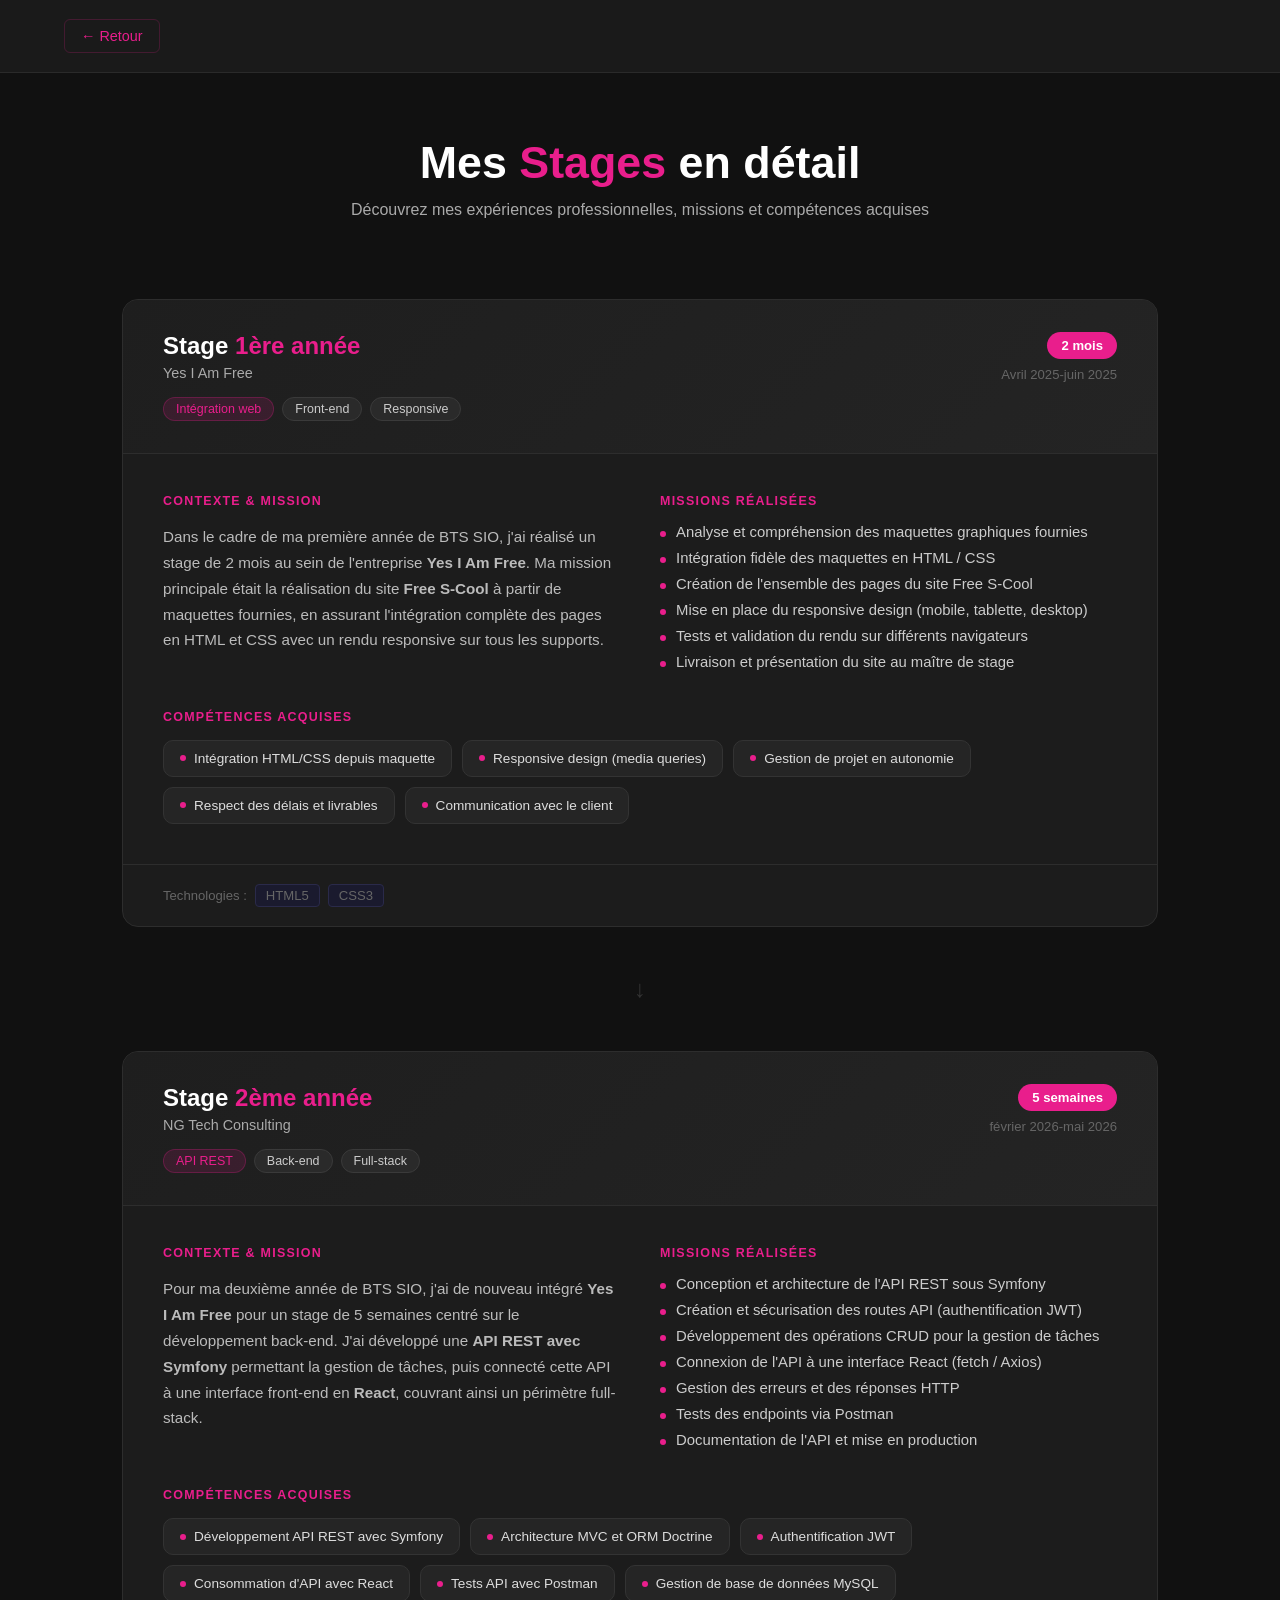
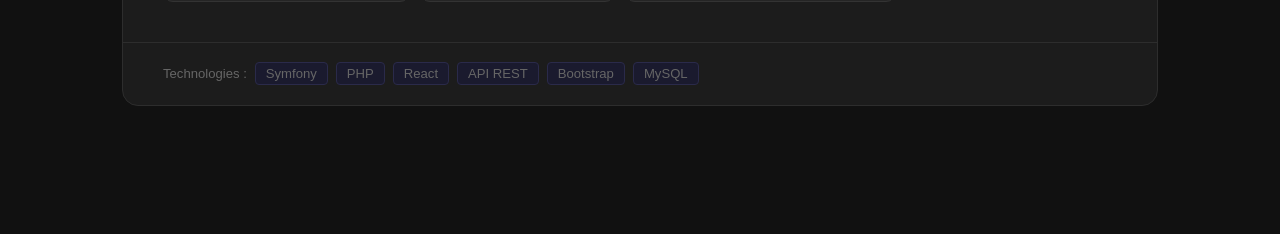
==== mes-stages-detail.html @ 0c102abb "ajout pages details" ====
<!DOCTYPE html>
<html lang="fr">
<head>
  <meta charset="UTF-8" />
  <meta name="viewport" content="width=device-width, initial-scale=1.0" />
  <link rel="stylesheet" href="mes-stages-detail.css">
  <title>Mes Stages en Détail</title>
</head>
<body>

  <nav>
    <a href="./index.html#stage" class="back-btn">← Retour</a>
  </nav>

  <section class="hero">
    <h1>Mes <span>Stages</span> en détail</h1>
    <p>Découvrez mes expériences professionnelles, missions et compétences acquises</p>
  </section>

  <div class="stages-container">

    <div class="stage-card">
      <div class="stage-header">
        <div class="stage-header-left">
          <h2 class="stage1">Stage <span>1ère année</span></h2>
          <div class="company">Yes I Am Free</div>
          <div class="stage-badges">
            <span class="badge pink">Intégration web</span>
            <span class="badge">Front-end</span>
            <span class="badge">Responsive</span>
          </div>
        </div>
        <div class="stage-meta">
          <span class="duree">2 mois</span>
          <span class="annee">Avril 2025-juin 2025</span>
        </div>
      </div>

      <div class="stage-body">
        <div class="desc">
          <div class="section-title">Contexte & Mission</div>
          <p>
            Dans le cadre de ma première année de BTS SIO, j'ai réalisé un stage de 2 mois au sein de l'entreprise <strong>Yes I Am Free</strong>. Ma mission principale était la réalisation du site <strong>Free S-Cool</strong> à partir de maquettes fournies, en assurant l'intégration complète des pages en HTML et CSS avec un rendu responsive sur tous les supports.
          </p>
        </div>

        <div class="missions">
          <div class="section-title">Missions réalisées</div>
          <ul>
            <li>Analyse et compréhension des maquettes graphiques fournies</li>
            <li>Intégration fidèle des maquettes en HTML / CSS</li>
            <li>Création de l'ensemble des pages du site Free S-Cool</li>
            <li>Mise en place du responsive design (mobile, tablette, desktop)</li>
            <li>Tests et validation du rendu sur différents navigateurs</li>
            <li>Livraison et présentation du site au maître de stage</li>
          </ul>
        </div>

        <div class="competences">
          <div class="section-title">Compétences acquises</div>
          <div class="comp-grid">
            <div class="comp-item"><span class="dot"></span>Intégration HTML/CSS depuis maquette</div>
            <div class="comp-item"><span class="dot"></span>Responsive design (media queries)</div>
            <div class="comp-item"><span class="dot"></span>Gestion de projet en autonomie</div>
            <div class="comp-item"><span class="dot"></span>Respect des délais et livrables</div>
            <div class="comp-item"><span class="dot"></span>Communication avec le client</div>
          </div>
        </div>
      </div>

      <div class="stage-footer">
        <span>Technologies :</span>
        <span class="tech-tag">HTML5</span>
        <span class="tech-tag">CSS3</span>
      </div>
    </div>

    <div class="divider">↓</div>

    <!-- STAGE 2 -->
    <div class="stage-card">
      <div class="stage-header">
        <div class="stage-header-left">
          <h2 class="stage2">Stage <span>2ème année</span></h2>
          <div class="company">NG Tech Consulting</div>
          <div class="stage-badges">
            <span class="badge pink">API REST</span>
            <span class="badge">Back-end</span>
            <span class="badge">Full-stack</span>
          </div>
        </div>
        <div class="stage-meta">
          <span class="duree">5 semaines</span>
          <span class="annee">février 2026-mai 2026</span>
        </div>
      </div>

      <div class="stage-body">
        <div class="desc">
          <div class="section-title">Contexte & Mission</div>
          <p>
            Pour ma deuxième année de BTS SIO, j'ai de nouveau intégré <strong>Yes I Am Free</strong> pour un stage de 5 semaines centré sur le développement back-end. J'ai développé une <strong>API REST avec Symfony</strong> permettant la gestion de tâches, puis connecté cette API à une interface front-end en <strong>React</strong>, couvrant ainsi un périmètre full-stack.
          </p>
        </div>

        <div class="missions">
          <div class="section-title">Missions réalisées</div>
          <ul>
            <li>Conception et architecture de l'API REST sous Symfony</li>
            <li>Création et sécurisation des routes API (authentification JWT)</li>
            <li>Développement des opérations CRUD pour la gestion de tâches</li>
            <li>Connexion de l'API à une interface React (fetch / Axios)</li>
            <li>Gestion des erreurs et des réponses HTTP</li>
            <li>Tests des endpoints via Postman</li>
            <li>Documentation de l'API et mise en production</li>
          </ul>
        </div>

        <div class="competences">
          <div class="section-title">Compétences acquises</div>
          <div class="comp-grid">
            <div class="comp-item"><span class="dot"></span>Développement API REST avec Symfony</div>
            <div class="comp-item"><span class="dot"></span>Architecture MVC et ORM Doctrine</div>
            <div class="comp-item"><span class="dot"></span>Authentification JWT</div>
            <div class="comp-item"><span class="dot"></span>Consommation d'API avec React</div>
            <div class="comp-item"><span class="dot"></span>Tests API avec Postman</div>
            <div class="comp-item"><span class="dot"></span>Gestion de base de données MySQL</div>
          </div>
        </div>
      </div>

      <div class="stage-footer">
        <span>Technologies :</span>
        <span class="tech-tag">Symfony</span>
        <span class="tech-tag">PHP</span>
        <span class="tech-tag">React</span>
        <span class="tech-tag">API REST</span>
        <span class="tech-tag">Bootstrap</span>
        <span class="tech-tag">MySQL</span>
      </div>
    </div>

  </div>

</body>
</html>
---- mes-stages-detail.css ----
* { margin: 0; padding: 0; box-sizing: border-box; }

    body {
      background-color: #111;
      color: #fff;
      font-family: 'Segoe UI', sans-serif;
      min-height: 100vh;
    }

    nav {
      background-color: #1a1a1a;
      padding: 1.2rem 4rem;
      display: flex;
      align-items: center;
      justify-content: space-between;
      border-bottom: 1px solid #2a2a2a;
      position: sticky;
      top: 0;
      z-index: 100;
    }

    nav .logo {
      font-size: 1.4rem;
      font-weight: 700;
      color: #fff;
    }

    nav ul {
      display: flex;
      gap: 2.5rem;
      list-style: none;
    }

    nav ul li a {
      color: #ccc;
      text-decoration: none;
      font-size: 0.95rem;
      transition: color 0.2s;
    }

    nav ul li a:hover { color: #fff; }
    nav ul li a.active { color: #e91e8c; }

    .back-btn {
      display: inline-flex;
      align-items: center;
      gap: 8px;
      color: #e91e8c;
      text-decoration: none;
      font-size: 0.9rem;
      padding: 0.5rem 1rem;
      border: 1px solid #e91e8c33;
      border-radius: 6px;
      transition: all 0.2s;
    }

    .back-btn:hover {
      background: #e91e8c15;
      border-color: #e91e8c;
    }

    .hero {
      text-align: center;
      padding: 4rem 2rem 2rem;
    }

    .hero h1 {
      font-size: 2.8rem;
      font-weight: 700;
    }

    .hero h1 span { color: #e91e8c; }

    .hero p {
      color: #aaa;
      margin-top: 0.8rem;
      font-size: 1rem;
    }

    .stages-container {
      max-width: 1100px;
      margin: 3rem auto;
      padding: 0 2rem 5rem;
      display: flex;
      flex-direction: column;
      gap: 4rem;
    }

    .stage-card {
      background: #1c1c1c;
      border: 1px solid #2d2d2d;
      border-radius: 16px;
      overflow: hidden;
      transition: transform 0.2s;
    }

    .stage-card:hover { transform: translateY(-3px); }

    .stage-header {
      background: linear-gradient(135deg, #1e1e1e, #242424);
      border-bottom: 1px solid #2d2d2d;
      padding: 2rem 2.5rem;
      display: flex;
      justify-content: space-between;
      align-items: flex-start;
      gap: 1rem;
    }

    .stage-header-left h2 {
      font-size: 1.5rem;
      font-weight: 700;
      color: #fff;
    }

    .stage-header-left h2 span { color: #e91e8c; }

    .stage-header-left .company {
      color: #aaa;
      font-size: 0.9rem;
      margin-top: 0.3rem;
    }

    .stage-badges {
      display: flex;
      flex-wrap: wrap;
      gap: 8px;
      margin-top: 1rem;
    }

    .badge {
      background: #2a2a2a;
      color: #ccc;
      font-size: 0.78rem;
      padding: 4px 12px;
      border-radius: 20px;
      border: 1px solid #3a3a3a;
    }

    .badge.pink {
      background: #e91e8c20;
      color: #e91e8c;
      border-color: #e91e8c40;
    }

    .stage-meta {
      display: flex;
      flex-direction: column;
      align-items: flex-end;
      gap: 8px;
      flex-shrink: 0;
    }

    .stage-meta .duree {
      background: #e91e8c;
      color: #fff;
      font-size: 0.82rem;
      font-weight: 600;
      padding: 6px 14px;
      border-radius: 20px;
    }

    .stage-meta .annee {
      color: #666;
      font-size: 0.82rem;
    }

    .stage-body {
      padding: 2.5rem;
      display: grid;
      grid-template-columns: 1fr 1fr;
      gap: 2.5rem;
    }

    @media (max-width: 700px) {
      .stage-body { grid-template-columns: 1fr; }
      .stage-header { flex-direction: column; }
      .stage-meta { align-items: flex-start; }
      nav { padding: 1rem 1.5rem; }
      nav ul { display: none; }
    }

    .section-title {
      font-size: 0.78rem;
      text-transform: uppercase;
      letter-spacing: 0.1em;
      color: #e91e8c;
      font-weight: 600;
      margin-bottom: 1rem;
    }

    .desc p {
      color: #bbb;
      font-size: 0.95rem;
      line-height: 1.7;
    }

    .missions ul {
      list-style: none;
      display: flex;
      flex-direction: column;
      gap: 10px;
    }

    .missions ul li {
      display: flex;
      align-items: flex-start;
      gap: 10px;
      color: #ccc;
      font-size: 0.93rem;
    }

    .missions ul li::before {
      content: '';
      display: block;
      width: 6px;
      height: 6px;
      border-radius: 50%;
      background: #e91e8c;
      flex-shrink: 0;
      margin-top: 7px;
    }

    .competences {
      grid-column: 1 / -1;
    }

    .comp-grid {
      display: flex;
      flex-wrap: wrap;
      gap: 10px;
    }

    .comp-item {
      background: #252525;
      border: 1px solid #333;
      border-radius: 10px;
      padding: 10px 16px;
      font-size: 0.85rem;
      color: #ddd;
      display: flex;
      align-items: center;
      gap: 8px;
      transition: border-color 0.2s;
    }

    .comp-item:hover { border-color: #e91e8c55; }

    .comp-item .dot {
      width: 6px;
      height: 6px;
      border-radius: 50%;
      background: #e91e8c;
      flex-shrink: 0;
    }

    .stage-footer {
      border-top: 1px solid #2d2d2d;
      padding: 1.2rem 2.5rem;
      display: flex;
      align-items: center;
      gap: 0.5rem;
      flex-wrap: wrap;
    }

    .stage-footer span {
      color: #666;
      font-size: 0.82rem;
    }

    .tech-tag {
      background: #1a1a2e;
      color: #7b8cde;
      font-size: 0.78rem;
      padding: 3px 10px;
      border-radius: 4px;
      border: 1px solid #2a2a4a;
    }

    .divider {
      text-align: center;
      color: #333;
      font-size: 1.5rem;
      margin: -1rem 0;
    }
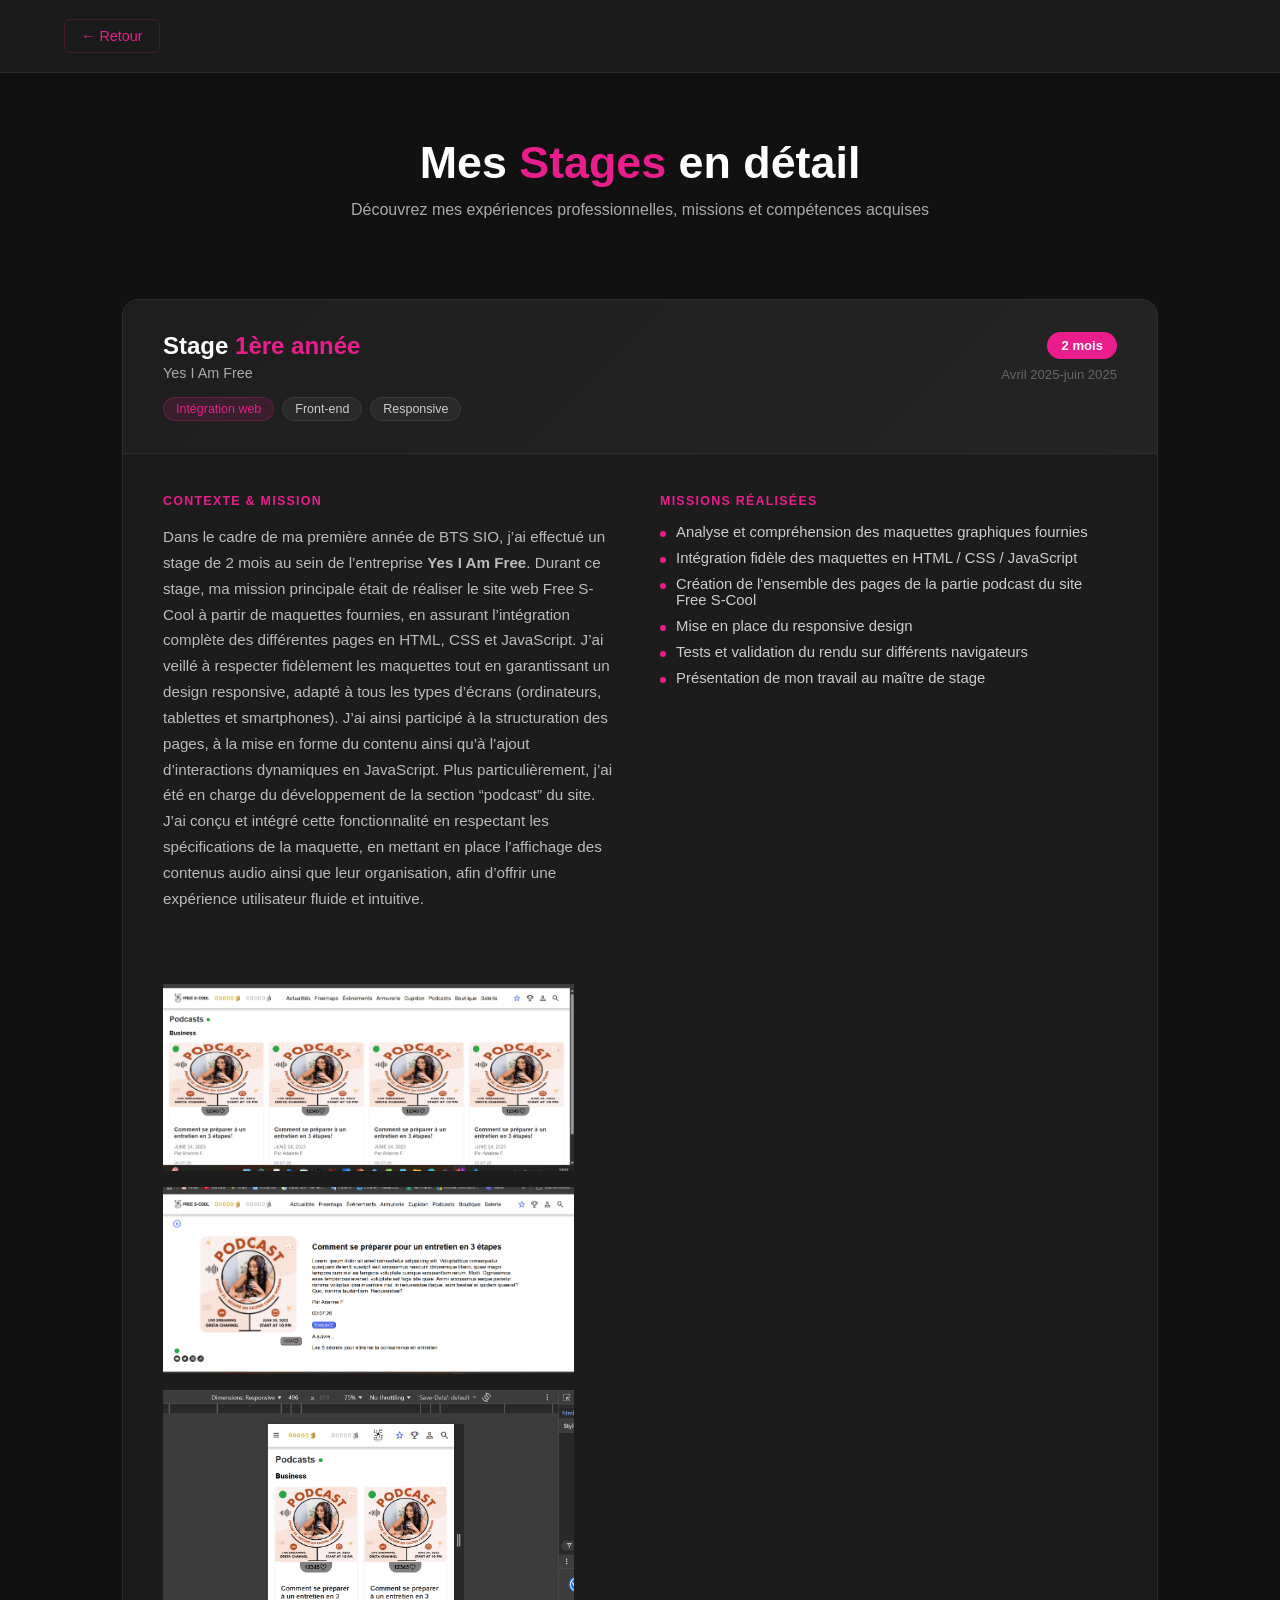
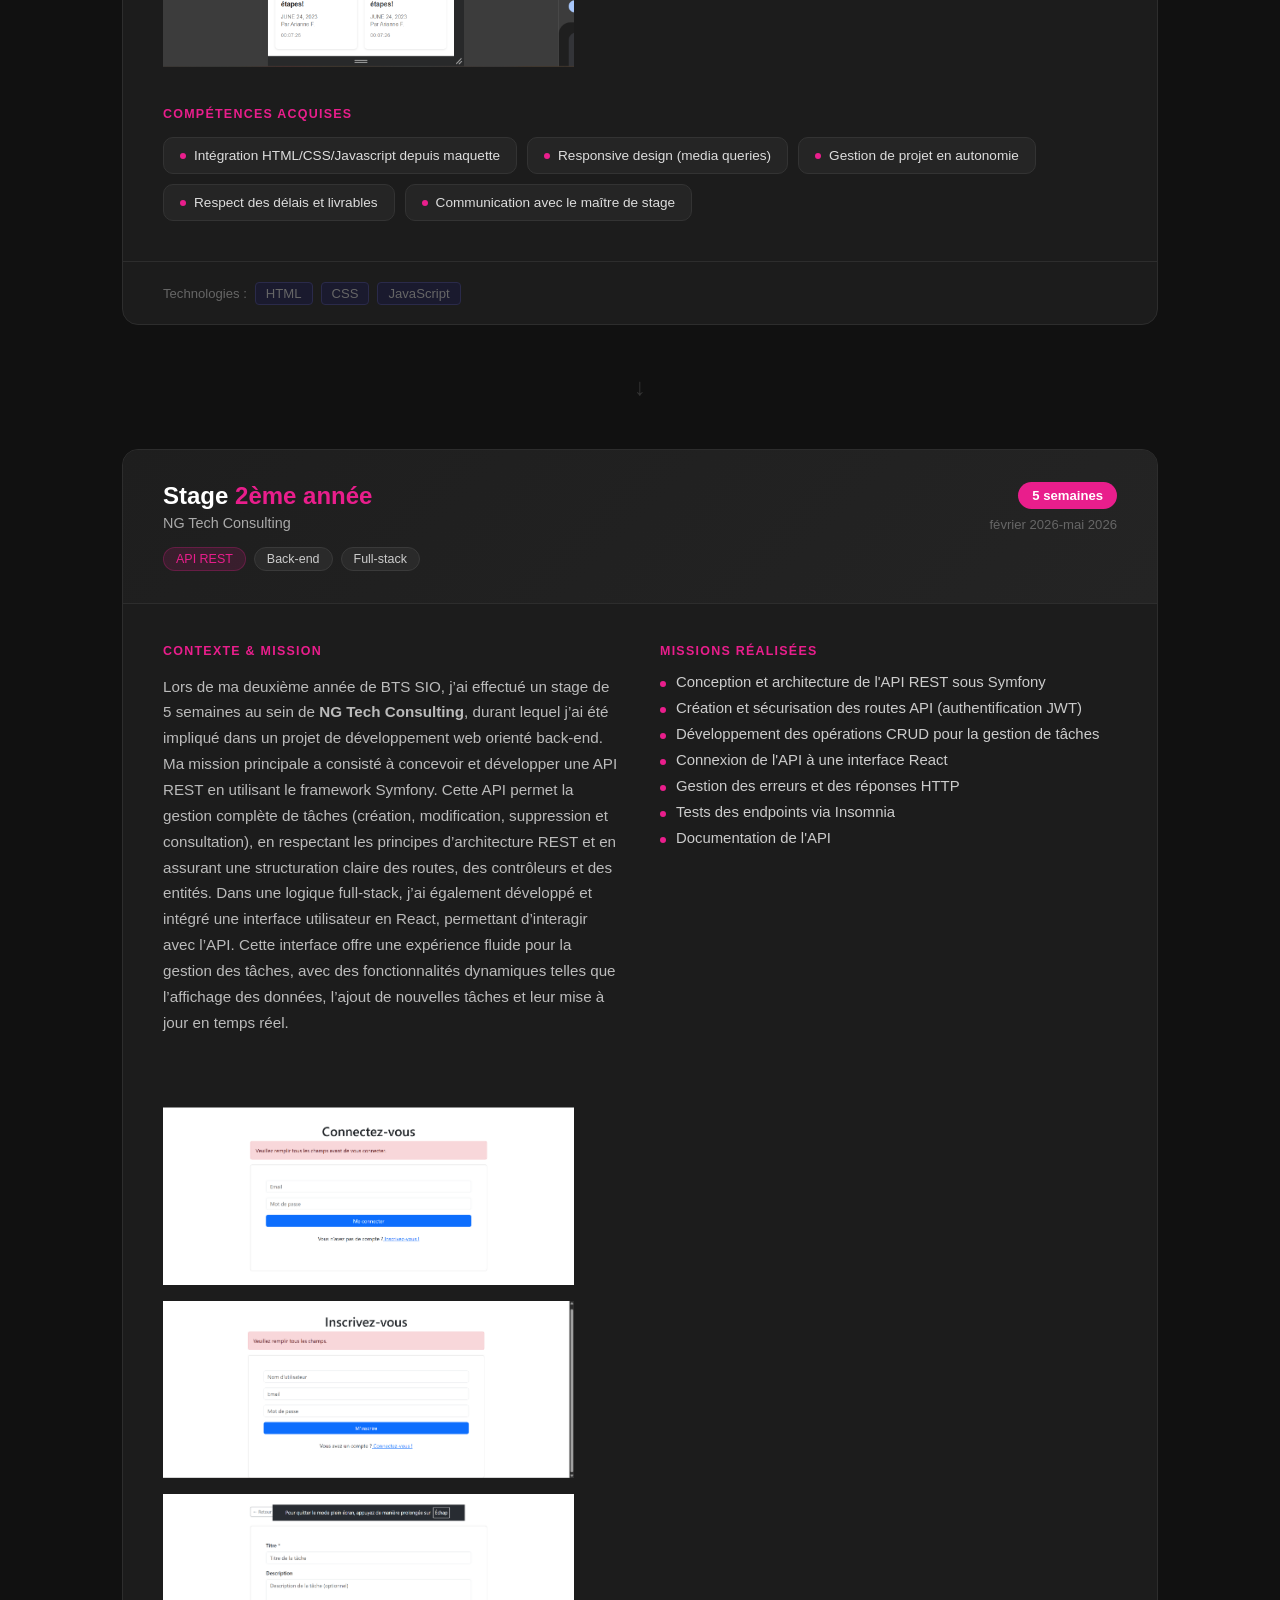
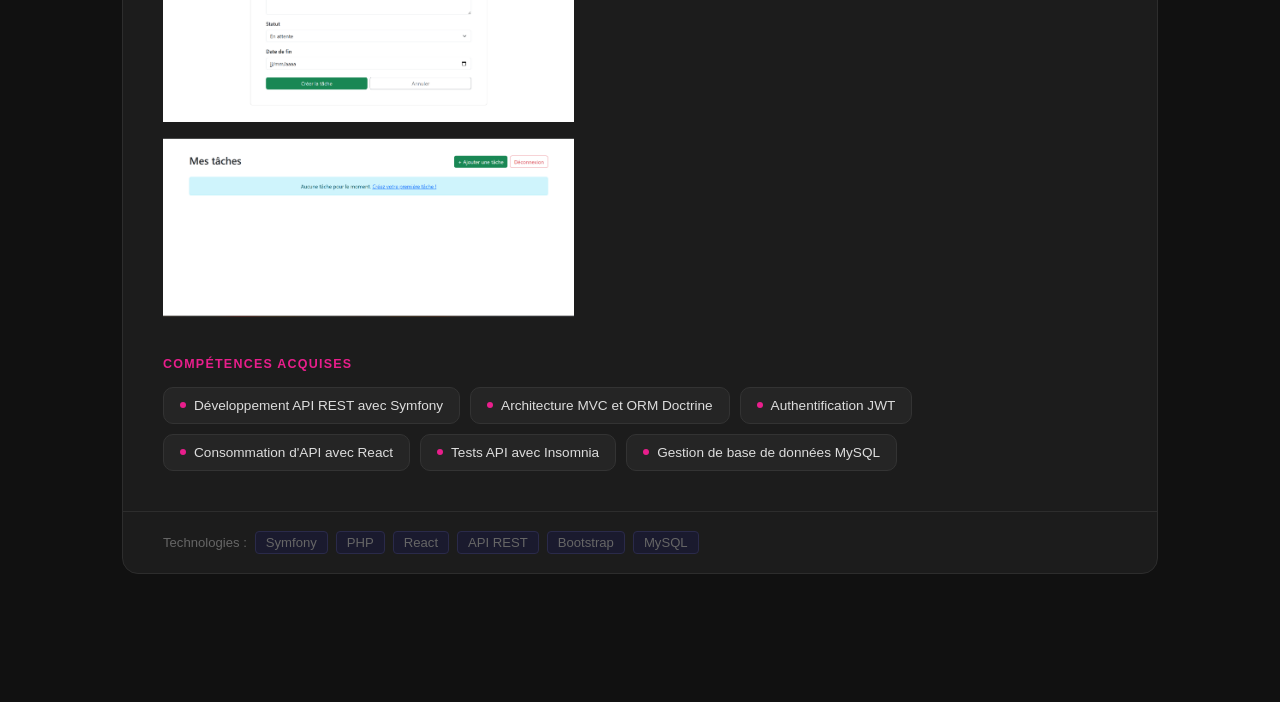
==== commit 5332bb3d: "ajout image" ====
--- a/mes-stages-detail.html
+++ b/mes-stages-detail.html
@@ -40,7 +40,11 @@
         <div class="desc">
           <div class="section-title">Contexte & Mission</div>
           <p>
-            Dans le cadre de ma première année de BTS SIO, j'ai réalisé un stage de 2 mois au sein de l'entreprise <strong>Yes I Am Free</strong>. Ma mission principale était la réalisation du site <strong>Free S-Cool</strong> à partir de maquettes fournies, en assurant l'intégration complète des pages en HTML et CSS avec un rendu responsive sur tous les supports.
+            Dans le cadre de ma première année de BTS SIO, j’ai effectué un stage de 2 mois au sein de l’entreprise <strong>Yes I Am Free</strong>. Durant ce stage, ma mission principale était de réaliser le site web Free S-Cool à partir de maquettes fournies, en assurant l’intégration complète des différentes pages en HTML, CSS et JavaScript.
+
+J’ai veillé à respecter fidèlement les maquettes tout en garantissant un design responsive, adapté à tous les types d’écrans (ordinateurs, tablettes et smartphones). J’ai ainsi participé à la structuration des pages, à la mise en forme du contenu ainsi qu’à l’ajout d’interactions dynamiques en JavaScript.
+
+Plus particulièrement, j’ai été en charge du développement de la section “podcast” du site. J’ai conçu et intégré cette fonctionnalité en respectant les spécifications de la maquette, en mettant en place l’affichage des contenus audio ainsi que leur organisation, afin d’offrir une expérience utilisateur fluide et intuitive.
           </p>
         </div>
 
@@ -48,30 +52,36 @@
           <div class="section-title">Missions réalisées</div>
           <ul>
             <li>Analyse et compréhension des maquettes graphiques fournies</li>
-            <li>Intégration fidèle des maquettes en HTML / CSS</li>
-            <li>Création de l'ensemble des pages du site Free S-Cool</li>
-            <li>Mise en place du responsive design (mobile, tablette, desktop)</li>
+            <li>Intégration fidèle des maquettes en HTML / CSS / JavaScript</li>
+            <li>Création de l'ensemble des pages de la partie podcast du site Free S-Cool</li>
+            <li>Mise en place du responsive design </li>
             <li>Tests et validation du rendu sur différents navigateurs</li>
-            <li>Livraison et présentation du site au maître de stage</li>
+            <li>Présentation de mon travail au maître de stage</li>
           </ul>
         </div>
 
+        <div class="gallery">
+          <img src="./assets/podcast 1.png" alt="Capture d'écran du site Free S-Cool">
+          <img src="./assets/podcast 2.png" alt="Diagramme de l'architecture de l'API">
+          <img src="./assets/podcast 3.png" alt="Interface utilisateur de l'application React">
+        </div>
         <div class="competences">
           <div class="section-title">Compétences acquises</div>
           <div class="comp-grid">
-            <div class="comp-item"><span class="dot"></span>Intégration HTML/CSS depuis maquette</div>
+            <div class="comp-item"><span class="dot"></span>Intégration HTML/CSS/Javascript depuis maquette</div>
             <div class="comp-item"><span class="dot"></span>Responsive design (media queries)</div>
             <div class="comp-item"><span class="dot"></span>Gestion de projet en autonomie</div>
             <div class="comp-item"><span class="dot"></span>Respect des délais et livrables</div>
-            <div class="comp-item"><span class="dot"></span>Communication avec le client</div>
+            <div class="comp-item"><span class="dot"></span>Communication avec le maître de stage</div>
           </div>
         </div>
       </div>
 
       <div class="stage-footer">
         <span>Technologies :</span>
-        <span class="tech-tag">HTML5</span>
-        <span class="tech-tag">CSS3</span>
+        <span class="tech-tag">HTML</span>
+        <span class="tech-tag">CSS</span>
+        <span class="tech-tag">JavaScript</span>
       </div>
     </div>
 
@@ -99,7 +109,12 @@
         <div class="desc">
           <div class="section-title">Contexte & Mission</div>
           <p>
-            Pour ma deuxième année de BTS SIO, j'ai de nouveau intégré <strong>Yes I Am Free</strong> pour un stage de 5 semaines centré sur le développement back-end. J'ai développé une <strong>API REST avec Symfony</strong> permettant la gestion de tâches, puis connecté cette API à une interface front-end en <strong>React</strong>, couvrant ainsi un périmètre full-stack.
+            Lors de ma deuxième année de BTS SIO, j’ai effectué un stage de 5 semaines au sein de <strong>NG Tech Consulting</strong>, durant lequel j’ai été impliqué dans un projet de développement web orienté back-end.
+
+Ma mission principale a consisté à concevoir et développer une API REST en utilisant le framework Symfony. Cette API permet la gestion complète de tâches (création, modification, suppression et consultation), en respectant les principes d’architecture REST et en assurant une structuration claire des routes, des contrôleurs et des entités.
+
+Dans une logique full-stack, j’ai également développé et intégré une interface utilisateur en React, permettant d’interagir avec l’API. Cette interface offre une expérience fluide pour la gestion des tâches, avec des fonctionnalités dynamiques telles que l’affichage des données, l’ajout de nouvelles tâches et leur mise à jour en temps réel.
+
           </p>
         </div>
 
@@ -109,13 +124,19 @@
             <li>Conception et architecture de l'API REST sous Symfony</li>
             <li>Création et sécurisation des routes API (authentification JWT)</li>
             <li>Développement des opérations CRUD pour la gestion de tâches</li>
-            <li>Connexion de l'API à une interface React (fetch / Axios)</li>
+            <li>Connexion de l'API à une interface React </li>
             <li>Gestion des erreurs et des réponses HTTP</li>
-            <li>Tests des endpoints via Postman</li>
-            <li>Documentation de l'API et mise en production</li>
+            <li>Tests des endpoints via Insomnia</li>
+            <li>Documentation de l'API</li>
           </ul>
         </div>
 
+        <div class="gallery">
+          <img src="./assets/task 1.png" alt="">
+          <img src="./assets/task 2.png" alt="">
+          <img src="./assets/task 3.png" alt="">
+          <img src="./assets/task4.png" alt="">
+        </div>
         <div class="competences">
           <div class="section-title">Compétences acquises</div>
           <div class="comp-grid">
@@ -123,7 +144,7 @@
             <div class="comp-item"><span class="dot"></span>Architecture MVC et ORM Doctrine</div>
             <div class="comp-item"><span class="dot"></span>Authentification JWT</div>
             <div class="comp-item"><span class="dot"></span>Consommation d'API avec React</div>
-            <div class="comp-item"><span class="dot"></span>Tests API avec Postman</div>
+            <div class="comp-item"><span class="dot"></span>Tests API avec Insomnia</div>
             <div class="comp-item"><span class="dot"></span>Gestion de base de données MySQL</div>
           </div>
         </div>
--- a/mes-stages-detail.css
+++ b/mes-stages-detail.css
@@ -106,6 +106,17 @@
       gap: 1rem;
     }
 
+    .gallery {
+      display: flex;
+      gap: 1rem;
+      margin-top: 2rem;
+      flex-direction: column;
+    }
+
+    .gallery img {
+      width: 90%;
+      height: 90%;
+    }
     .stage-header-left h2 {
       font-size: 1.5rem;
       font-weight: 700;
